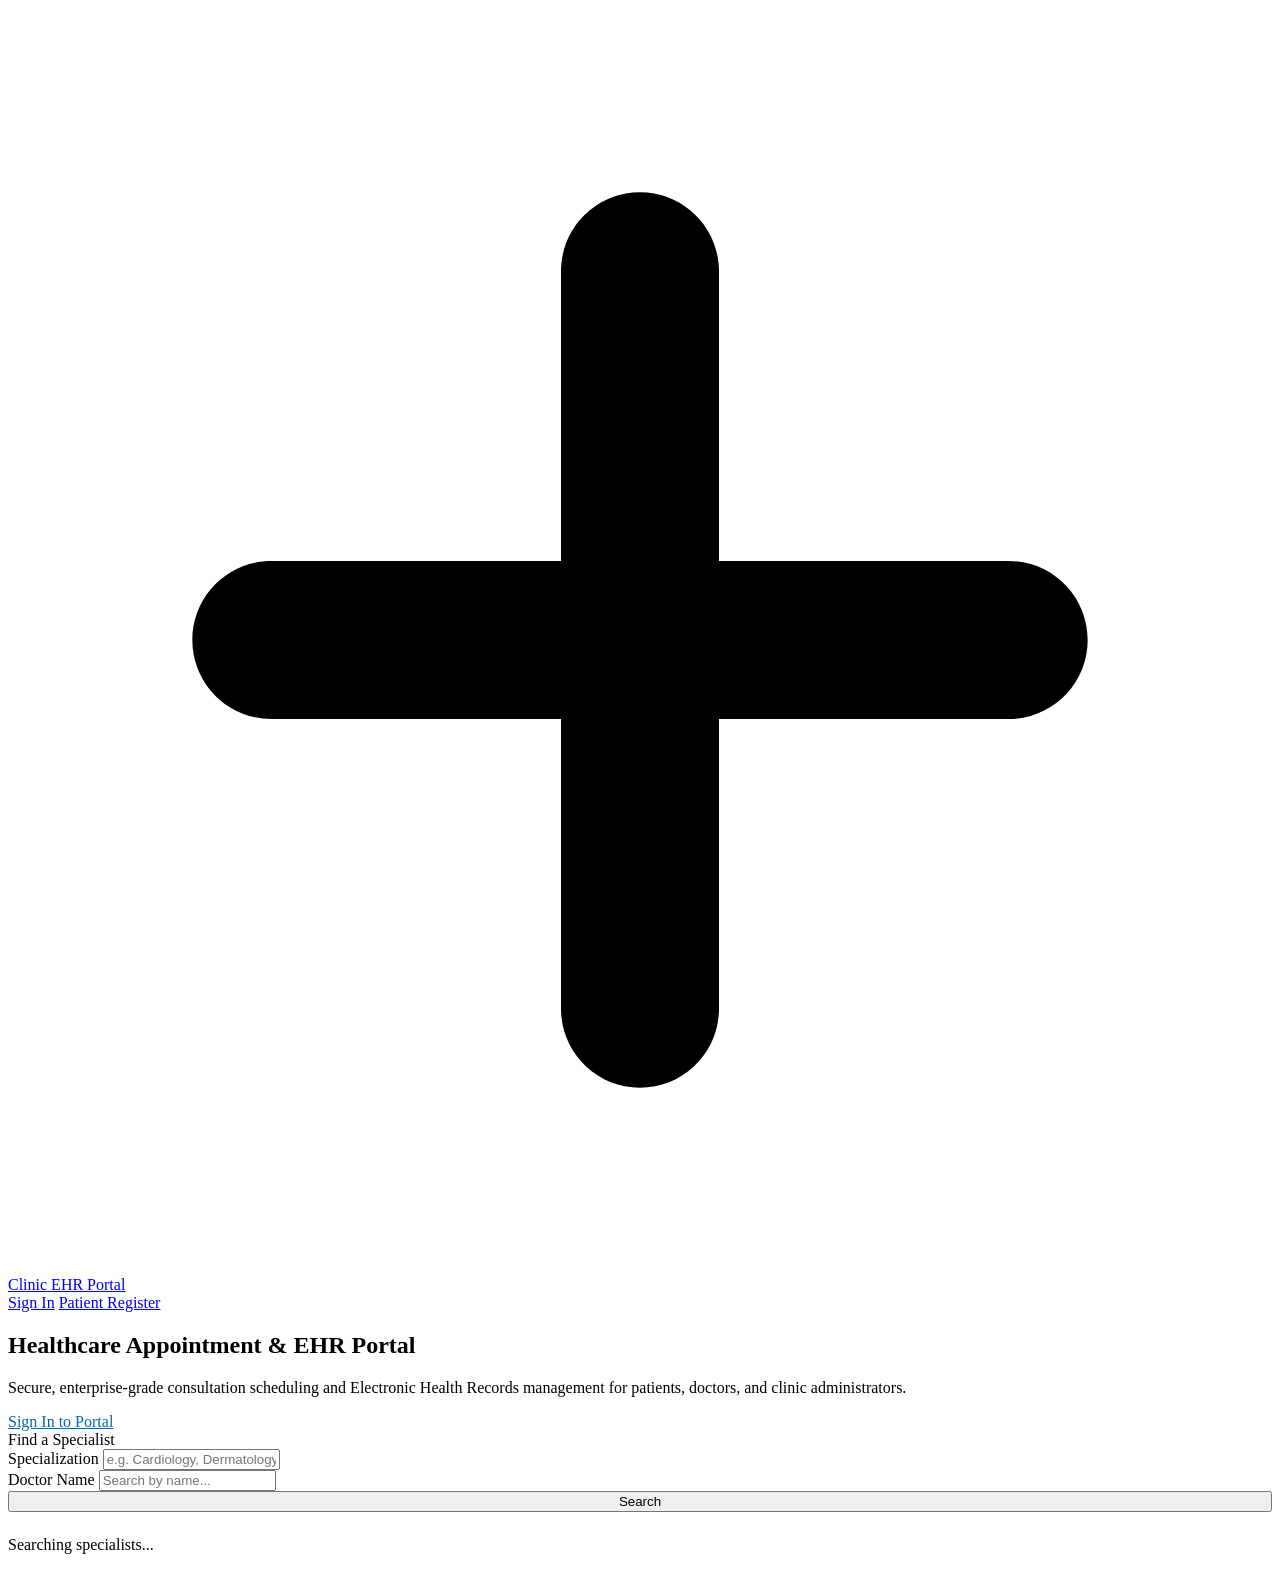
==== src/main/resources/static/index.html @ 58553f34 "Initial commit: Healthcare Appointment & EHR Portal" ====
<!DOCTYPE html>
<html lang="en">
<head>
  <meta charset="UTF-8">
  <meta name="viewport" content="width=device-width, initial-scale=1.0">
  <title>Healthcare Appointment & EHR Portal</title>
  <link rel="stylesheet" href="/css/styles.css">
</head>
<body>

  <header class="navbar">
    <a href="/index.html" class="brand">
      <svg viewBox="0 0 24 24"><path d="M19 10.5h-5.5V5c0-.83-.67-1.5-1.5-1.5s-1.5.67-1.5 1.5v5.5H5c-.83 0-1.5.67-1.5 1.5s.67 1.5 1.5 1.5h5.5V19c0 .83.67 1.5 1.5 1.5s1.5-.67 1.5-1.5v-5.5H19c.83 0 1.5-.67 1.5-1.5s-.67-1.5-1.5-1.5z"/></svg>
      <span>Clinic EHR Portal</span>
    </a>
    <div id="navbarUser" class="nav-links">
      <a href="/login.html" class="btn btn-outline btn-sm">Sign In</a>
      <a href="/register.html" class="btn btn-primary btn-sm">Patient Register</a>
    </div>
  </header>

  <main class="main-content">
    <div id="welcomeBanner" style="display:none;" class="card">
      <div style="display:flex; justify-content:space-between; align-items:center;">
        <div>
          <h3 id="welcomeMsg" style="font-weight:700; color:var(--primary);">Welcome back!</h3>
          <p class="text-muted" style="color:var(--slate-500); font-size:0.95rem;">You are currently signed in.</p>
        </div>
        <a id="dashboardLink" href="#" class="btn btn-primary">Go to My Portal &rarr;</a>
      </div>
    </div>

    <section class="hero">
      <h1>Healthcare Appointment &amp; EHR Portal</h1>
      <p>Secure, enterprise-grade consultation scheduling and Electronic Health Records management for patients, doctors, and clinic administrators.</p>
      <div class="hero-actions">
        <a href="/login.html" class="btn btn-primary" style="background:#ffffff; color:#0369a1;">Sign In to Portal</a>
        <a href="/register.html" class="btn btn-outline" style="border-color:#ffffff; color:#ffffff;">New Patient Registration</a>
      </div>
    </section>

    <section class="card">
      <div class="card-title">
        <span>Find a Specialist</span>
      </div>
      <div class="form-row">
        <div class="form-group">
          <label for="searchSpec">Specialization</label>
          <input type="text" id="searchSpec" class="form-control" placeholder="e.g. Cardiology, Dermatology, GP">
        </div>
        <div class="form-group">
          <label for="searchName">Doctor Name</label>
          <input type="text" id="searchName" class="form-control" placeholder="Search by name...">
        </div>
        <div class="form-group" style="flex:0; min-width:120px; display:flex; align-items:flex-end;">
          <button id="searchBtn" class="btn btn-primary" style="width:100%;" onclick="loadDoctors()">Search</button>
        </div>
      </div>

      <div id="doctorList" class="grid-3" style="margin-top:1.5rem;">
        <!-- Doctor cards dynamically populated -->
      </div>
    </section>
  </main>

  <script src="/js/api.js"></script>
  <script src="/js/auth.js"></script>
  <script>
    let loggedInUser = null;

    async function checkAuth() {
      loggedInUser = await getCurrentUser();
      if (loggedInUser) {
        initNavbarUser(loggedInUser);
        const banner = document.getElementById('welcomeBanner');
        const msg = document.getElementById('welcomeMsg');
        const link = document.getElementById('dashboardLink');
        banner.style.display = 'block';
        msg.textContent = `Welcome back, ${loggedInUser.displayName || loggedInUser.fullName}!`;
        if (loggedInUser.role === 'PATIENT') link.href = '/patient.html';
        else if (loggedInUser.role === 'DOCTOR') link.href = '/doctor.html';
        else if (loggedInUser.role === 'ADMIN') link.href = '/admin.html';
      }
    }

    async function loadDoctors() {
      const spec = document.getElementById('searchSpec').value.trim();
      const name = document.getElementById('searchName').value.trim();
      const container = document.getElementById('doctorList');
      container.innerHTML = '<div class="empty-state"><p>Searching specialists...</p></div>';

      try {
        const params = new URLSearchParams();
        if (spec) params.append('specialization', spec);
        if (name) params.append('name', name);

        const doctors = await apiFetch(`/api/doctors?${params.toString()}`);
        if (!doctors || doctors.length === 0) {
          container.innerHTML = '<div class="empty-state"><p>No doctors found matching your criteria.</p></div>';
          return;
        }

        container.innerHTML = doctors.map(doc => `
          <div class="card" style="margin-bottom:0;">
            <div style="display:flex; justify-content:space-between; align-items:flex-start; margin-bottom:0.5rem;">
              <h4 style="font-weight:700; color:var(--slate-800);">${escapeHtml(doc.displayName)}</h4>
              <span class="badge badge-doctor">${escapeHtml(doc.specialization)}</span>
            </div>
            <p style="font-size:0.875rem; color:var(--slate-600); margin-bottom:0.25rem;">
              <strong>Qualification:</strong> ${escapeHtml(doc.qualification || 'General Practice')}
            </p>
            <p style="font-size:0.875rem; color:var(--slate-600); margin-bottom:0.75rem;">
              <strong>Consultation Slot:</strong> ${doc.slotMinutes || 30} mins
            </p>
            <a href="${loggedInUser && loggedInUser.role === 'PATIENT' ? '/patient.html?bookDoctor=' + doc.id : '/login.html'}"
               class="btn btn-outline btn-sm" style="width:100%;">
              Book Appointment &rarr;
            </a>
          </div>
        `).join('');
      } catch (e) {
        container.innerHTML = `<div class="empty-state"><p style="color:var(--danger);">${escapeHtml(e.message)}</p></div>`;
      }
    }

    window.addEventListener('DOMContentLoaded', () => {
      checkAuth();
      loadDoctors();
    });
  </script>
</body>
</html>
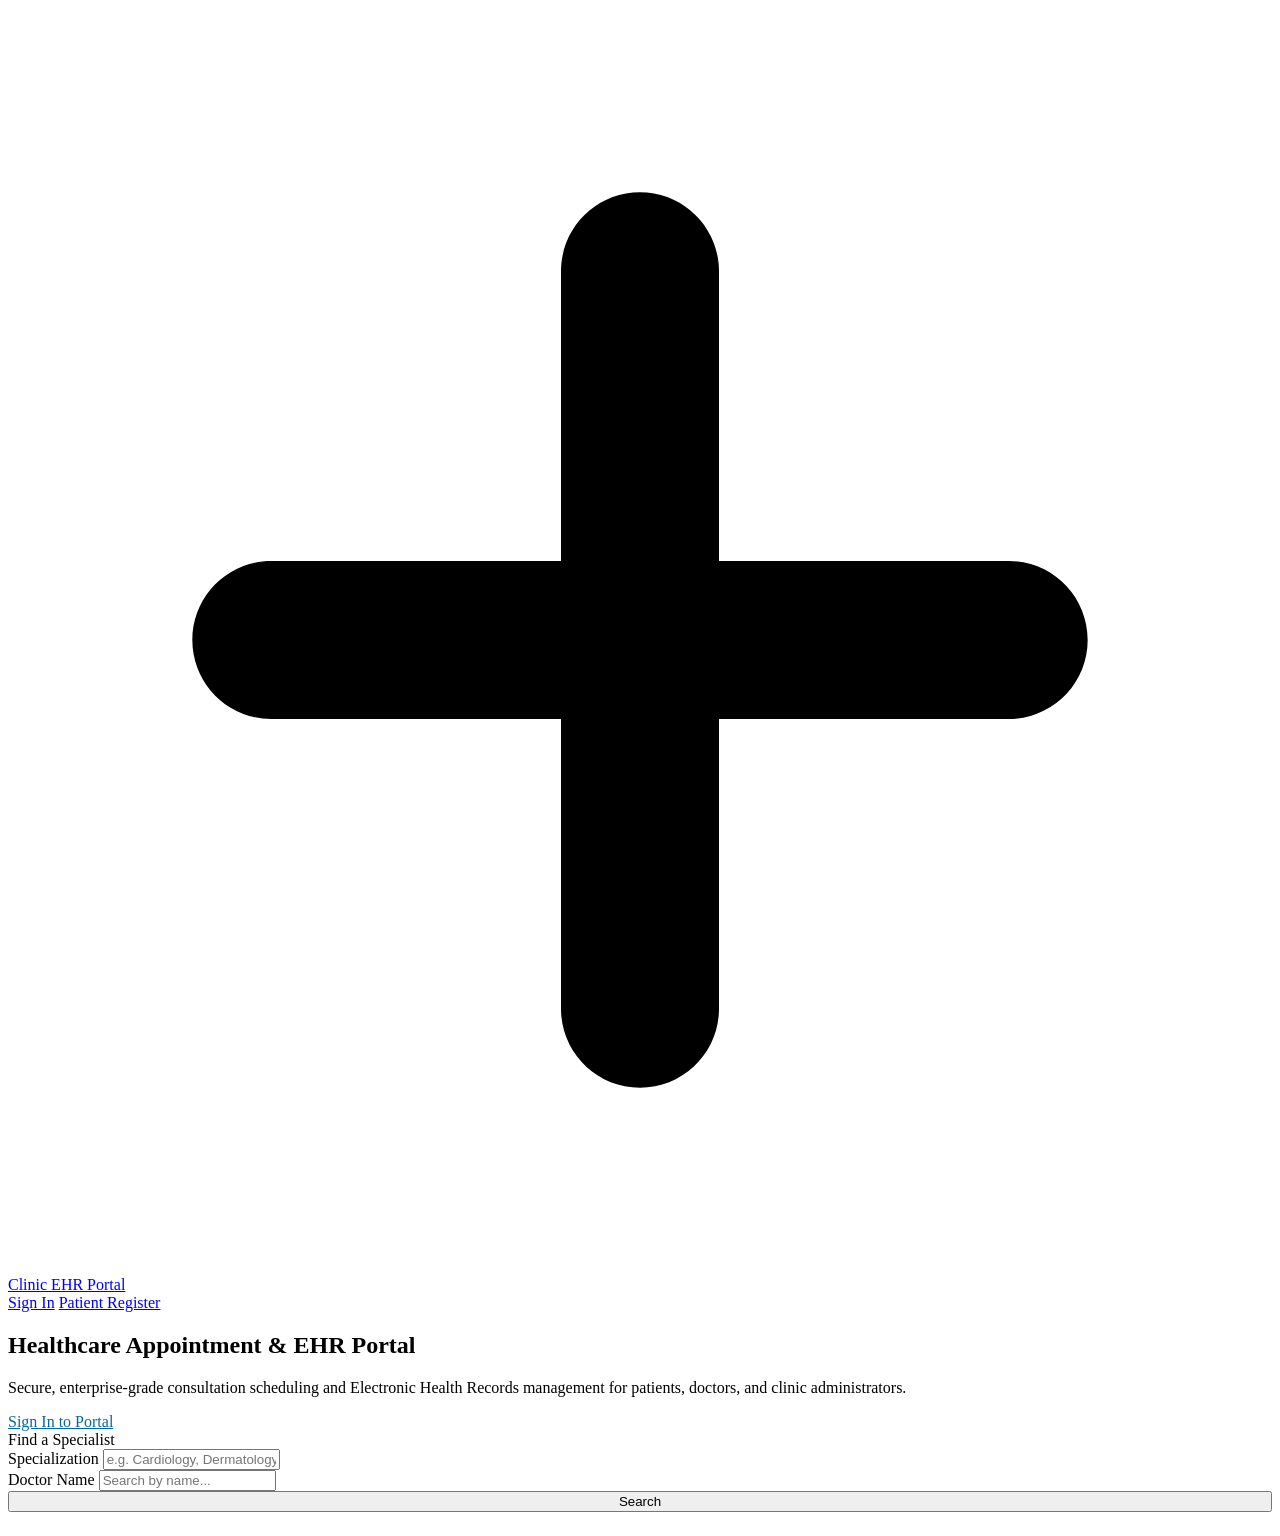
==== commit d3d0b420: "Enforce 14-day booking window, fix hero CTA state, and link EHR/history in doctor portal" ====
--- a/src/main/resources/static/index.html
+++ b/src/main/resources/static/index.html
@@ -33,7 +33,7 @@
     <section class="hero">
       <h1>Healthcare Appointment &amp; EHR Portal</h1>
       <p>Secure, enterprise-grade consultation scheduling and Electronic Health Records management for patients, doctors, and clinic administrators.</p>
-      <div class="hero-actions">
+      <div id="heroActions" class="hero-actions">
         <a href="/login.html" class="btn btn-primary" style="background:#ffffff; color:#0369a1;">Sign In to Portal</a>
         <a href="/register.html" class="btn btn-outline" style="border-color:#ffffff; color:#ffffff;">New Patient Registration</a>
       </div>
@@ -72,6 +72,8 @@
       loggedInUser = await getCurrentUser();
       if (loggedInUser) {
         initNavbarUser(loggedInUser);
+        const heroActions = document.getElementById('heroActions');
+        if (heroActions) heroActions.style.display = 'none';
         const banner = document.getElementById('welcomeBanner');
         const msg = document.getElementById('welcomeMsg');
         const link = document.getElementById('dashboardLink');
@@ -123,9 +125,9 @@
       }
     }
 
-    window.addEventListener('DOMContentLoaded', () => {
-      checkAuth();
-      loadDoctors();
+    window.addEventListener('DOMContentLoaded', async () => {
+      await checkAuth();
+      await loadDoctors();
     });
   </script>
 </body>
